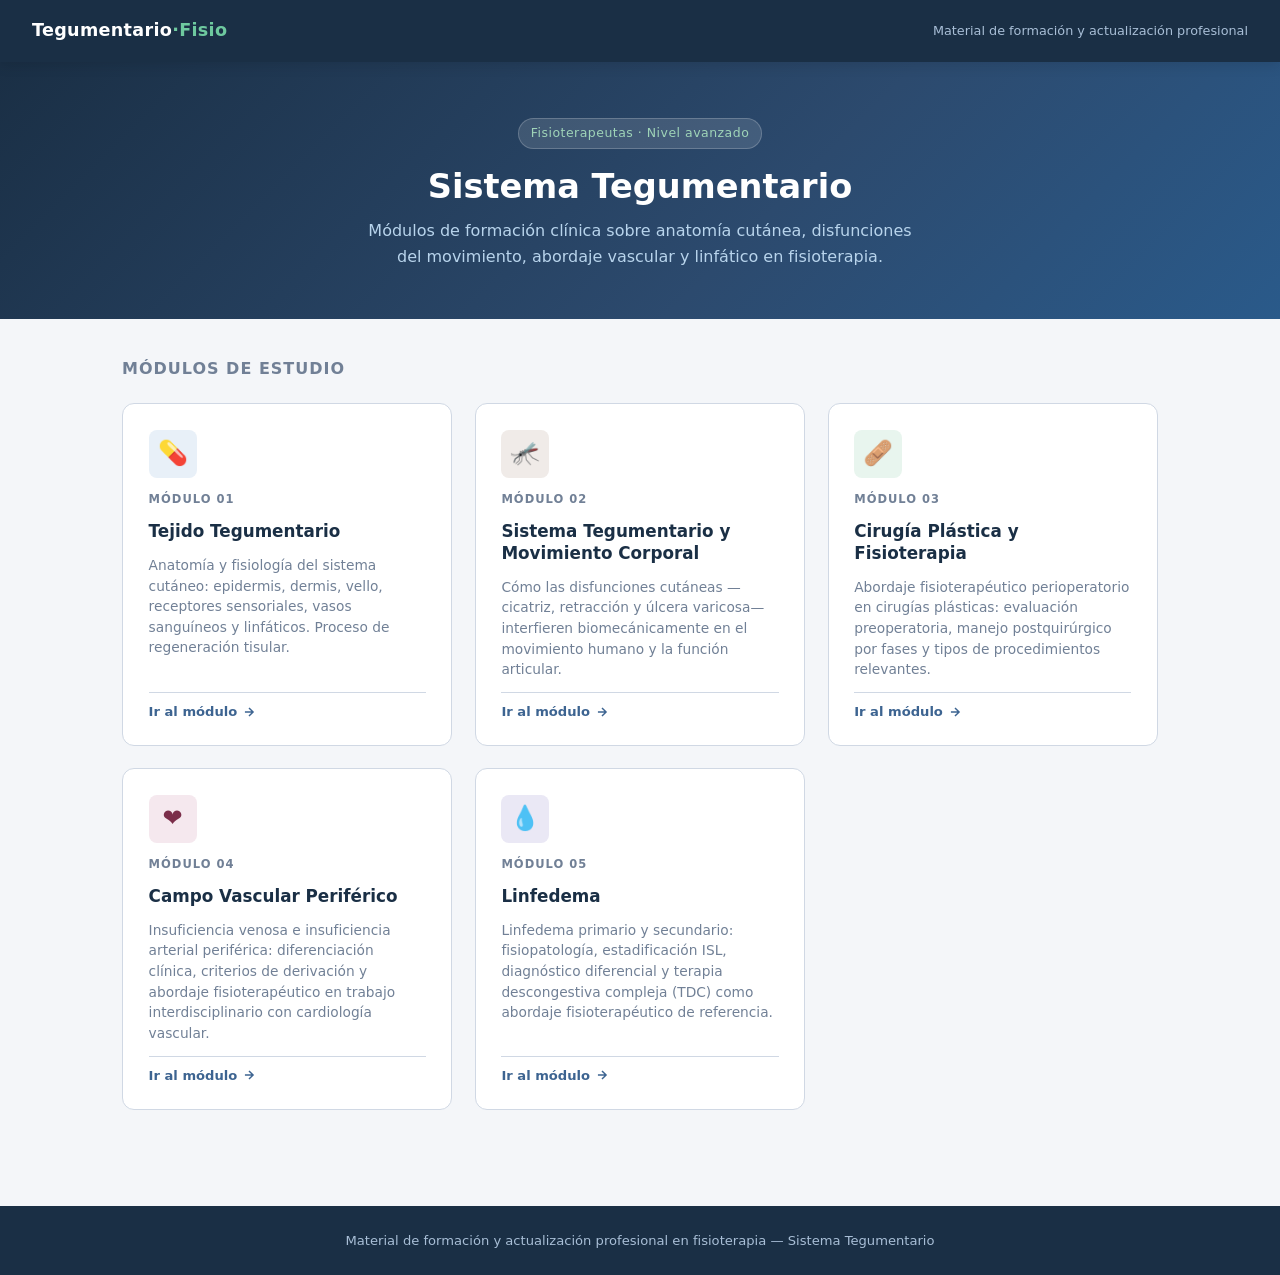
==== index.html @ 2f4b8d7b "Add files via upload" ====
<!DOCTYPE html>
<html lang="es">
<head>
  <meta charset="UTF-8">
  <meta name="viewport" content="width=device-width, initial-scale=1.0">
  <title>Sistema Tegumentario — Formación Fisioterapéutica</title>
  <link rel="stylesheet" href="css/styles.css">
  <style>
    .site-header { justify-content: space-between; }
    .footer-info {
      background: var(--color-primary-dark);
      color: #a8bed6;
      text-align: center;
      padding: 1.5rem 2rem;
      font-size: 0.82rem;
      margin-top: 2rem;
    }
  </style>
</head>
<body>

  <header class="site-header">
    <div class="logo">Tegumentario<span>·Fisiо</span></div>
    <div style="font-size:0.8rem;color:#a8bed6;">Material de formación y actualización profesional</div>
  </header>

  <section class="home-hero">
    <div class="badge">Fisioterapeutas · Nivel avanzado</div>
    <h1>Sistema Tegumentario</h1>
    <p>Módulos de formación clínica sobre anatomía cutánea, disfunciones del movimiento, abordaje vascular y linfático en fisioterapia.</p>
  </section>

  <main class="modules-section">
    <h2>Módulos de estudio</h2>
    <div class="modules-grid">

      <a href="modulos/01-tejido-tegumentario.html" class="module-card mod-1">
        <div class="card-icon">&#128138;</div>
        <div class="card-num">Módulo 01</div>
        <h3>Tejido Tegumentario</h3>
        <p>Anatomía y fisiología del sistema cutáneo: epidermis, dermis, vello, receptores sensoriales, vasos sanguíneos y linfáticos. Proceso de regeneración tisular.</p>
        <div class="card-arrow">
          <span>Ir al módulo</span>
          <svg width="14" height="14" viewBox="0 0 24 24" fill="none" stroke="currentColor" stroke-width="2.5"><path d="M5 12h14M12 5l7 7-7 7"/></svg>
        </div>
      </a>

      <a href="modulos/02-movimiento-corporal.html" class="module-card mod-2">
        <div class="card-icon">&#129439;</div>
        <div class="card-num">Módulo 02</div>
        <h3>Sistema Tegumentario y Movimiento Corporal</h3>
        <p>Cómo las disfunciones cutáneas —cicatriz, retracción y úlcera varicosa— interfieren biomecánicamente en el movimiento humano y la función articular.</p>
        <div class="card-arrow">
          <span>Ir al módulo</span>
          <svg width="14" height="14" viewBox="0 0 24 24" fill="none" stroke="currentColor" stroke-width="2.5"><path d="M5 12h14M12 5l7 7-7 7"/></svg>
        </div>
      </a>

      <a href="modulos/03-cirugia-plastica.html" class="module-card mod-3">
        <div class="card-icon">&#129657;</div>
        <div class="card-num">Módulo 03</div>
        <h3>Cirugía Plástica y Fisioterapia</h3>
        <p>Abordaje fisioterapéutico perioperatorio en cirugías plásticas: evaluación preoperatoria, manejo postquirúrgico por fases y tipos de procedimientos relevantes.</p>
        <div class="card-arrow">
          <span>Ir al módulo</span>
          <svg width="14" height="14" viewBox="0 0 24 24" fill="none" stroke="currentColor" stroke-width="2.5"><path d="M5 12h14M12 5l7 7-7 7"/></svg>
        </div>
      </a>

      <a href="modulos/04-campo-vascular.html" class="module-card mod-4">
        <div class="card-icon">&#10084;&#65039;</div>
        <div class="card-num">Módulo 04</div>
        <h3>Campo Vascular Periférico</h3>
        <p>Insuficiencia venosa e insuficiencia arterial periférica: diferenciación clínica, criterios de derivación y abordaje fisioterapéutico en trabajo interdisciplinario con cardiología vascular.</p>
        <div class="card-arrow">
          <span>Ir al módulo</span>
          <svg width="14" height="14" viewBox="0 0 24 24" fill="none" stroke="currentColor" stroke-width="2.5"><path d="M5 12h14M12 5l7 7-7 7"/></svg>
        </div>
      </a>

      <a href="modulos/05-linfedema.html" class="module-card mod-5">
        <div class="card-icon">&#128167;</div>
        <div class="card-num">Módulo 05</div>
        <h3>Linfedema</h3>
        <p>Linfedema primario y secundario: fisiopatología, estadificación ISL, diagnóstico diferencial y terapia descongestiva compleja (TDC) como abordaje fisioterapéutico de referencia.</p>
        <div class="card-arrow">
          <span>Ir al módulo</span>
          <svg width="14" height="14" viewBox="0 0 24 24" fill="none" stroke="currentColor" stroke-width="2.5"><path d="M5 12h14M12 5l7 7-7 7"/></svg>
        </div>
      </a>

    </div>
  </main>

  <footer class="footer-info">
    Material de formación y actualización profesional en fisioterapia &mdash; Sistema Tegumentario
  </footer>

</body>
</html>
---- css/styles.css ----
/* ===== Variables ===== */
:root {
  --color-primary: #2c4a6e;
  --color-primary-dark: #1a2f45;
  --color-primary-light: #3d6491;
  --color-accent: #2e8b57;
  --color-accent-light: #3aaa6b;
  --color-bg: #f4f6f9;
  --color-surface: #ffffff;
  --color-surface-alt: #eef1f6;
  --color-border: #d0d8e4;
  --color-text: #1e2a38;
  --color-text-secondary: #4a5568;
  --color-text-muted: #718096;
  --color-success: #2e8b57;
  --color-warning: #b7791f;
  --color-danger: #c53030;

  --font-sans: 'Segoe UI', system-ui, -apple-system, sans-serif;
  --radius-sm: 4px;
  --radius-md: 8px;
  --radius-lg: 12px;
  --shadow-sm: 0 1px 3px rgba(0,0,0,0.08);
  --shadow-md: 0 4px 12px rgba(0,0,0,0.10);
  --shadow-lg: 0 8px 24px rgba(0,0,0,0.12);
  --max-content: 860px;
  --transition: 0.2s ease;
}

/* ===== Reset & Base ===== */
*, *::before, *::after { box-sizing: border-box; margin: 0; padding: 0; }

html { scroll-behavior: smooth; }

body {
  font-family: var(--font-sans);
  background: var(--color-bg);
  color: var(--color-text);
  line-height: 1.65;
  font-size: 15px;
}

a { color: var(--color-primary-light); text-decoration: none; }
a:hover { text-decoration: underline; }

h1, h2, h3, h4 { line-height: 1.3; font-weight: 600; color: var(--color-primary-dark); }
h1 { font-size: 1.9rem; }
h2 { font-size: 1.45rem; margin-bottom: 0.6rem; }
h3 { font-size: 1.15rem; margin-bottom: 0.4rem; color: var(--color-primary); }
h4 { font-size: 1rem; color: var(--color-text); }

p { margin-bottom: 0.85rem; color: var(--color-text-secondary); }
p:last-child { margin-bottom: 0; }

ul, ol { padding-left: 1.4rem; margin-bottom: 0.85rem; color: var(--color-text-secondary); }
li { margin-bottom: 0.3rem; }

strong { color: var(--color-text); font-weight: 600; }

/* ===== Header / Barra superior ===== */
.site-header {
  background: var(--color-primary-dark);
  color: #fff;
  padding: 0 2rem;
  height: 62px;
  display: flex;
  align-items: center;
  gap: 1.5rem;
  position: sticky;
  top: 0;
  z-index: 100;
  box-shadow: var(--shadow-md);
}

.site-header .logo {
  font-size: 1.1rem;
  font-weight: 700;
  letter-spacing: 0.3px;
  color: #fff;
  white-space: nowrap;
}

.site-header .logo span {
  color: #6ec99f;
}

.breadcrumb {
  display: flex;
  align-items: center;
  gap: 0.5rem;
  font-size: 0.85rem;
  color: #a8bed6;
  flex: 1;
}

.breadcrumb a {
  color: #a8bed6;
  transition: color var(--transition);
}

.breadcrumb a:hover { color: #fff; text-decoration: none; }

.breadcrumb .sep { opacity: 0.5; }
.breadcrumb .current { color: #d8e6f3; font-weight: 500; }

.btn-back {
  background: rgba(255,255,255,0.1);
  color: #d8e6f3;
  border: 1px solid rgba(255,255,255,0.2);
  padding: 0.35rem 0.9rem;
  border-radius: var(--radius-sm);
  font-size: 0.82rem;
  cursor: pointer;
  transition: background var(--transition);
  text-decoration: none;
  display: inline-flex;
  align-items: center;
  gap: 0.35rem;
}

.btn-back:hover {
  background: rgba(255,255,255,0.18);
  color: #fff;
  text-decoration: none;
}

/* ===== Hero del menú principal ===== */
.home-hero {
  background: linear-gradient(135deg, var(--color-primary-dark) 0%, var(--color-primary) 60%, #2a5a8a 100%);
  color: #fff;
  padding: 3.5rem 2rem 3rem;
  text-align: center;
}

.home-hero h1 { color: #fff; font-size: 2.1rem; margin-bottom: 0.6rem; }
.home-hero p { color: #b8d4ec; font-size: 1rem; max-width: 560px; margin: 0 auto; }
.home-hero .badge {
  display: inline-block;
  background: rgba(255,255,255,0.12);
  border: 1px solid rgba(255,255,255,0.2);
  padding: 0.25rem 0.75rem;
  border-radius: 20px;
  font-size: 0.78rem;
  color: #9fd4b8;
  margin-bottom: 1rem;
  letter-spacing: 0.5px;
}

/* ===== Grid de módulos ===== */
.modules-section {
  max-width: 1100px;
  margin: 0 auto;
  padding: 2.5rem 2rem 4rem;
}

.modules-section > h2 {
  font-size: 1rem;
  text-transform: uppercase;
  letter-spacing: 1px;
  color: var(--color-text-muted);
  font-weight: 600;
  margin-bottom: 1.5rem;
}

.modules-grid {
  display: grid;
  grid-template-columns: repeat(auto-fill, minmax(300px, 1fr));
  gap: 1.4rem;
}

.module-card {
  background: var(--color-surface);
  border: 1px solid var(--color-border);
  border-radius: var(--radius-lg);
  padding: 1.6rem 1.6rem 1.4rem;
  cursor: pointer;
  transition: transform var(--transition), box-shadow var(--transition), border-color var(--transition);
  display: flex;
  flex-direction: column;
  gap: 0.75rem;
  text-decoration: none;
  color: inherit;
}

.module-card:hover {
  transform: translateY(-3px);
  box-shadow: var(--shadow-lg);
  border-color: var(--color-primary-light);
  text-decoration: none;
}

.module-card .card-icon {
  width: 48px;
  height: 48px;
  border-radius: var(--radius-md);
  display: flex;
  align-items: center;
  justify-content: center;
  font-size: 1.5rem;
}

.module-card .card-num {
  font-size: 0.72rem;
  font-weight: 700;
  text-transform: uppercase;
  letter-spacing: 1px;
  color: var(--color-text-muted);
}

.module-card h3 {
  font-size: 1.05rem;
  color: var(--color-primary-dark);
  margin-bottom: 0;
}

.module-card p {
  font-size: 0.86rem;
  color: var(--color-text-muted);
  margin-bottom: 0;
  line-height: 1.5;
}

.module-card .card-arrow {
  margin-top: auto;
  display: flex;
  align-items: center;
  gap: 0.3rem;
  font-size: 0.82rem;
  font-weight: 600;
  color: var(--color-primary-light);
  padding-top: 0.5rem;
  border-top: 1px solid var(--color-border);
}

/* Colores por módulo */
.mod-1 .card-icon { background: #e8f0f8; color: #2c4a6e; }
.mod-2 .card-icon { background: #f0ebe8; color: #7b4f2e; }
.mod-3 .card-icon { background: #e8f5ee; color: #2e6b47; }
.mod-4 .card-icon { background: #f5e8ee; color: #7b2e4a; }
.mod-5 .card-icon { background: #eae8f5; color: #3d2e7b; }

/* ===== Layout de módulo ===== */
.module-layout {
  max-width: var(--max-content);
  margin: 0 auto;
  padding: 2rem 1.5rem 4rem;
}

.module-header {
  margin-bottom: 2rem;
  padding-bottom: 1.2rem;
  border-bottom: 2px solid var(--color-border);
}

.module-header .module-badge {
  display: inline-block;
  font-size: 0.72rem;
  font-weight: 700;
  text-transform: uppercase;
  letter-spacing: 1px;
  padding: 0.2rem 0.6rem;
  border-radius: 20px;
  margin-bottom: 0.5rem;
}

.module-header h1 { margin-bottom: 0.3rem; }
.module-header .module-desc {
  font-size: 0.92rem;
  color: var(--color-text-muted);
  margin-bottom: 0;
}

/* Badge colors por módulo */
.badge-1 { background: #e8f0f8; color: #2c4a6e; }
.badge-2 { background: #f0ebe8; color: #7b4f2e; }
.badge-3 { background: #e8f5ee; color: #2e6b47; }
.badge-4 { background: #f5e8ee; color: #7b2e4a; }
.badge-5 { background: #eae8f5; color: #3d2e7b; }

/* ===== Tabs ===== */
.tabs-container { margin-bottom: 2rem; }

.tabs-nav {
  display: flex;
  gap: 0;
  border-bottom: 2px solid var(--color-border);
  overflow-x: auto;
  scrollbar-width: none;
}

.tabs-nav::-webkit-scrollbar { display: none; }

.tab-btn {
  padding: 0.65rem 1.1rem;
  font-size: 0.87rem;
  font-weight: 500;
  color: var(--color-text-muted);
  background: none;
  border: none;
  border-bottom: 2px solid transparent;
  margin-bottom: -2px;
  cursor: pointer;
  white-space: nowrap;
  transition: color var(--transition), border-color var(--transition);
}

.tab-btn:hover { color: var(--color-primary); }

.tab-btn.active {
  color: var(--color-primary);
  border-bottom-color: var(--color-primary);
  font-weight: 600;
}

.tab-panel { display: none; padding-top: 1.5rem; }
.tab-panel.active { display: block; }

/* ===== Tarjeta de contenido ===== */
.content-card {
  background: var(--color-surface);
  border: 1px solid var(--color-border);
  border-radius: var(--radius-md);
  padding: 1.5rem;
  margin-bottom: 1.2rem;
  box-shadow: var(--shadow-sm);
}

.content-card + .content-card { margin-top: 0; }

.info-block {
  background: var(--color-surface-alt);
  border-left: 3px solid var(--color-primary);
  border-radius: 0 var(--radius-sm) var(--radius-sm) 0;
  padding: 0.9rem 1.1rem;
  margin-bottom: 1rem;
}

.info-block.accent { border-left-color: var(--color-accent); }
.info-block.warning { border-left-color: var(--color-warning); }
.info-block.danger { border-left-color: var(--color-danger); }

.info-block h4 {
  font-size: 0.8rem;
  text-transform: uppercase;
  letter-spacing: 0.8px;
  color: var(--color-primary);
  margin-bottom: 0.4rem;
}

.info-block.accent h4 { color: var(--color-accent); }
.info-block.warning h4 { color: var(--color-warning); }
.info-block.danger h4 { color: var(--color-danger); }

.info-block p { margin-bottom: 0; font-size: 0.9rem; }

/* ===== Tabla clínica ===== */
.clinical-table {
  width: 100%;
  border-collapse: collapse;
  font-size: 0.88rem;
  margin-bottom: 1rem;
}

.clinical-table th {
  background: var(--color-primary-dark);
  color: #fff;
  padding: 0.6rem 0.9rem;
  text-align: left;
  font-weight: 600;
  font-size: 0.82rem;
}

.clinical-table td {
  padding: 0.55rem 0.9rem;
  border-bottom: 1px solid var(--color-border);
  vertical-align: top;
  color: var(--color-text-secondary);
}

.clinical-table tr:nth-child(even) td { background: var(--color-surface-alt); }
.clinical-table tr:hover td { background: #e8f0f8; }

/* Tabla diferencial con hover por columna */
.diff-table { position: relative; }
.diff-table th:nth-child(2):hover ~ tbody tr td:nth-child(2),
.diff-table tbody tr:hover td { background: #e8f0f8; }

.diff-table th { cursor: default; }
.diff-table .col-venoso { border-top: 3px solid #3b82f6; }
.diff-table .col-arterial { border-top: 3px solid #ef4444; }

/* Highlight de columna en tabla diferencial via JS */
.diff-table td.highlight-v,
.diff-table th.highlight-v { background: #dbeafe !important; }
.diff-table td.highlight-a,
.diff-table th.highlight-a { background: #fee2e2 !important; }

/* ===== SVG Interactivo — Capas de piel ===== */
.skin-diagram-wrapper {
  display: grid;
  grid-template-columns: 1fr 1fr;
  gap: 1.5rem;
  align-items: start;
  margin-bottom: 1.5rem;
}

@media (max-width: 680px) {
  .skin-diagram-wrapper { grid-template-columns: 1fr; }
}

.skin-svg-container {
  background: var(--color-surface);
  border: 1px solid var(--color-border);
  border-radius: var(--radius-md);
  padding: 1rem;
  box-shadow: var(--shadow-sm);
}

.skin-svg-container svg { width: 100%; height: auto; display: block; }

.skin-layer {
  cursor: pointer;
  transition: opacity 0.2s;
}

.skin-layer:hover { opacity: 0.82; }
.skin-layer.selected-layer { stroke-width: 2; stroke: var(--color-primary); }

.layer-label {
  font-family: var(--font-sans);
  font-size: 11px;
  fill: var(--color-text);
  pointer-events: none;
}

.skin-info-panel {
  background: var(--color-surface);
  border: 1px solid var(--color-border);
  border-radius: var(--radius-md);
  padding: 1.2rem;
  box-shadow: var(--shadow-sm);
  min-height: 200px;
}

.skin-info-panel h3 { font-size: 1rem; margin-bottom: 0.6rem; color: var(--color-primary); }
.skin-info-panel .hint {
  color: var(--color-text-muted);
  font-size: 0.88rem;
  font-style: italic;
  display: flex;
  align-items: center;
  gap: 0.4rem;
  height: 100%;
  padding-top: 2rem;
}

/* ===== Tabla expandible ===== */
.expandable-table { width: 100%; border-collapse: collapse; font-size: 0.88rem; }

.expandable-table .row-trigger {
  cursor: pointer;
  user-select: none;
}

.expandable-table .row-trigger td {
  padding: 0.7rem 0.9rem;
  border-bottom: 1px solid var(--color-border);
  font-weight: 600;
  color: var(--color-primary-dark);
  background: var(--color-surface-alt);
  transition: background var(--transition);
}

.expandable-table .row-trigger:hover td { background: #dce8f5; }

.expandable-table .row-trigger td:first-child {
  display: flex;
  align-items: center;
  gap: 0.5rem;
}

.expand-icon {
  display: inline-block;
  width: 18px;
  height: 18px;
  background: var(--color-primary);
  color: #fff;
  border-radius: 50%;
  font-size: 12px;
  line-height: 18px;
  text-align: center;
  transition: transform var(--transition);
  flex-shrink: 0;
}

.row-trigger.open .expand-icon { transform: rotate(45deg); }

.expandable-table .row-detail td {
  padding: 0.8rem 0.9rem 0.8rem 2.2rem;
  background: var(--color-surface);
  border-bottom: 2px solid var(--color-primary-light);
  font-size: 0.86rem;
  color: var(--color-text-secondary);
}

.expandable-table .row-detail { display: none; }
.expandable-table .row-detail.open { display: table-row; }

.detail-grid {
  display: grid;
  grid-template-columns: repeat(2, 1fr);
  gap: 0.75rem;
}

.detail-item h4 {
  font-size: 0.76rem;
  text-transform: uppercase;
  letter-spacing: 0.6px;
  color: var(--color-primary);
  margin-bottom: 0.2rem;
}

.detail-item p { font-size: 0.86rem; margin-bottom: 0; }

/* ===== Timeline ===== */
.timeline { position: relative; padding-left: 2rem; margin-bottom: 1.5rem; }

.timeline::before {
  content: '';
  position: absolute;
  left: 9px;
  top: 0;
  bottom: 0;
  width: 2px;
  background: var(--color-border);
}

.timeline-item {
  position: relative;
  margin-bottom: 0.5rem;
}

.timeline-trigger {
  display: flex;
  align-items: center;
  gap: 0.75rem;
  padding: 0.65rem 0.9rem;
  background: var(--color-surface);
  border: 1px solid var(--color-border);
  border-radius: var(--radius-md);
  cursor: pointer;
  transition: border-color var(--transition), box-shadow var(--transition);
  width: 100%;
  text-align: left;
  margin-left: -2rem;
  padding-left: 2.8rem;
}

.timeline-trigger:hover {
  border-color: var(--color-primary-light);
  box-shadow: var(--shadow-sm);
}

.timeline-trigger.active {
  border-color: var(--color-primary);
  background: #f0f5fb;
}

.timeline-dot {
  position: absolute;
  left: -2rem;
  top: 50%;
  transform: translateY(-50%);
  width: 20px;
  height: 20px;
  border-radius: 50%;
  background: var(--color-primary);
  border: 3px solid var(--color-bg);
  box-shadow: 0 0 0 2px var(--color-primary);
  flex-shrink: 0;
}

.timeline-trigger.active .timeline-dot { background: var(--color-accent); box-shadow: 0 0 0 2px var(--color-accent); }

.timeline-label {
  font-weight: 600;
  font-size: 0.9rem;
  color: var(--color-primary-dark);
  flex: 1;
}

.timeline-sublabel {
  font-size: 0.78rem;
  color: var(--color-text-muted);
}

.timeline-content {
  display: none;
  padding: 1rem 1rem 1rem 0.9rem;
  background: var(--color-surface-alt);
  border: 1px solid var(--color-border);
  border-top: none;
  border-radius: 0 0 var(--radius-md) var(--radius-md);
  margin-left: 0;
  margin-bottom: 0.5rem;
  font-size: 0.88rem;
  color: var(--color-text-secondary);
}

.timeline-content.active { display: block; }
.timeline-content ul { margin-bottom: 0; }

/* ===== Selector de estadios ===== */
.stages-selector { margin-bottom: 1.5rem; }

.stages-nav {
  display: flex;
  gap: 0.5rem;
  flex-wrap: wrap;
  margin-bottom: 1rem;
}

.stage-btn {
  padding: 0.45rem 1rem;
  border: 2px solid var(--color-border);
  border-radius: 20px;
  background: var(--color-surface);
  font-size: 0.85rem;
  font-weight: 600;
  color: var(--color-text-muted);
  cursor: pointer;
  transition: all var(--transition);
}

.stage-btn:hover { border-color: var(--color-primary-light); color: var(--color-primary); }

.stage-btn.active {
  background: var(--color-primary);
  border-color: var(--color-primary);
  color: #fff;
}

.stage-btn.stage-0 { }
.stage-btn.stage-0.active { background: #6b7280; border-color: #6b7280; }
.stage-btn.stage-1.active { background: #3b82f6; border-color: #3b82f6; }
.stage-btn.stage-2.active { background: #f59e0b; border-color: #f59e0b; }
.stage-btn.stage-3.active { background: #ef4444; border-color: #ef4444; }

.stage-panel { display: none; }
.stage-panel.active { display: block; }

.stage-card {
  background: var(--color-surface);
  border: 1px solid var(--color-border);
  border-radius: var(--radius-md);
  padding: 1.2rem 1.4rem;
  box-shadow: var(--shadow-sm);
}

.stage-card .stage-title {
  display: flex;
  align-items: center;
  gap: 0.7rem;
  margin-bottom: 0.8rem;
}

.stage-indicator {
  width: 36px;
  height: 36px;
  border-radius: 50%;
  display: flex;
  align-items: center;
  justify-content: center;
  font-weight: 700;
  font-size: 1rem;
  color: #fff;
  flex-shrink: 0;
}

.ind-0 { background: #6b7280; }
.ind-1 { background: #3b82f6; }
.ind-2 { background: #f59e0b; }
.ind-3 { background: #ef4444; }

/* ===== Etiquetas / pills ===== */
.tag {
  display: inline-block;
  padding: 0.15rem 0.5rem;
  border-radius: 20px;
  font-size: 0.75rem;
  font-weight: 600;
  margin-right: 0.3rem;
  margin-bottom: 0.2rem;
}

.tag-blue { background: #dbeafe; color: #1d4ed8; }
.tag-green { background: #d1fae5; color: #065f46; }
.tag-red { background: #fee2e2; color: #991b1b; }
.tag-orange { background: #ffedd5; color: #9a3412; }
.tag-purple { background: #ede9fe; color: #5b21b6; }
.tag-gray { background: #f3f4f6; color: #374151; }

/* ===== Dos columnas ===== */
.two-col {
  display: grid;
  grid-template-columns: 1fr 1fr;
  gap: 1.2rem;
  margin-bottom: 1rem;
}

@media (max-width: 600px) {
  .two-col { grid-template-columns: 1fr; }
}

/* ===== Footer del módulo ===== */
.module-footer {
  margin-top: 3rem;
  padding-top: 1.5rem;
  border-top: 1px solid var(--color-border);
  display: flex;
  justify-content: space-between;
  align-items: center;
  flex-wrap: gap;
  gap: 1rem;
}

.module-footer .nav-links { display: flex; gap: 0.8rem; }

.btn-nav {
  display: inline-flex;
  align-items: center;
  gap: 0.4rem;
  padding: 0.5rem 1.1rem;
  border-radius: var(--radius-sm);
  font-size: 0.85rem;
  font-weight: 600;
  text-decoration: none;
  transition: background var(--transition);
  border: 1px solid var(--color-border);
  background: var(--color-surface);
  color: var(--color-primary);
}

.btn-nav:hover { background: var(--color-surface-alt); text-decoration: none; }
.btn-nav.primary { background: var(--color-primary); color: #fff; border-color: var(--color-primary); }
.btn-nav.primary:hover { background: var(--color-primary-light); }

/* ===== Responsive ===== */
@media (max-width: 768px) {
  .home-hero h1 { font-size: 1.6rem; }
  .modules-grid { grid-template-columns: 1fr; }
  .module-layout { padding: 1.5rem 1rem 3rem; }
  .site-header { padding: 0 1rem; }
  .skin-diagram-wrapper { grid-template-columns: 1fr; }
  .detail-grid { grid-template-columns: 1fr; }
}

/* ===== Scrollbar sutil ===== */
::-webkit-scrollbar { width: 6px; height: 6px; }
::-webkit-scrollbar-track { background: transparent; }
::-webkit-scrollbar-thumb { background: var(--color-border); border-radius: 3px; }
::-webkit-scrollbar-thumb:hover { background: #aab4c4; }
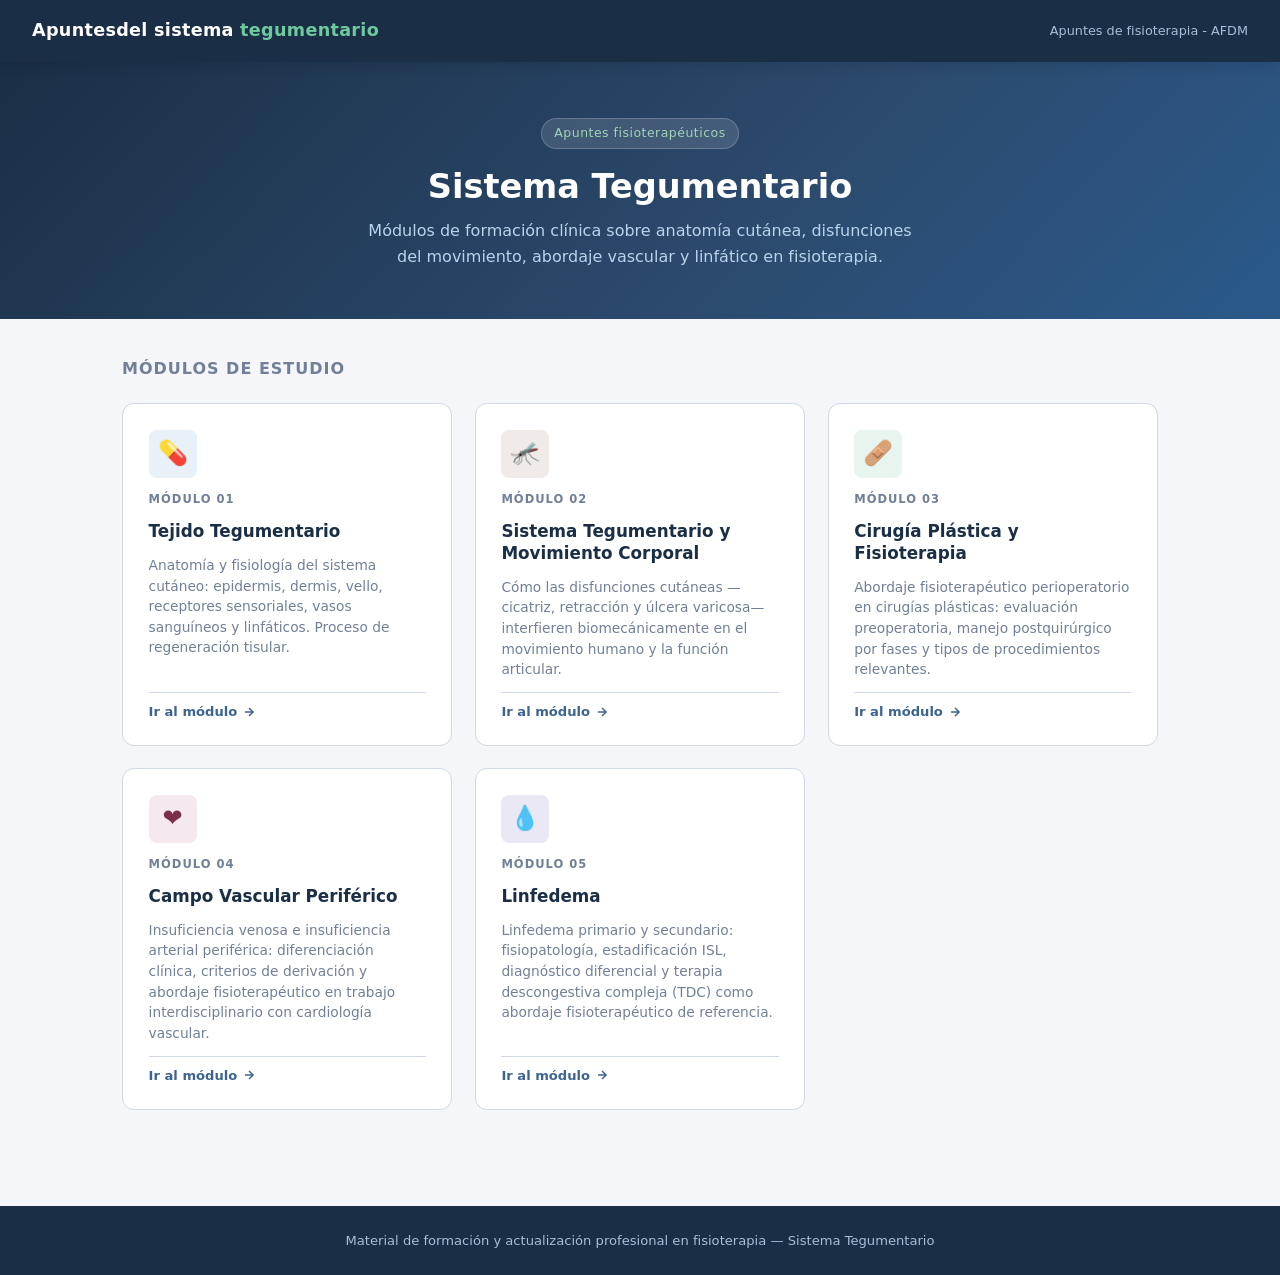
==== commit 68af6ba2: "Update index.html" ====
--- a/index.html
+++ b/index.html
@@ -20,12 +20,12 @@
 <body>
 
   <header class="site-header">
-    <div class="logo">Tegumentario<span>·Fisiо</span></div>
-    <div style="font-size:0.8rem;color:#a8bed6;">Material de formación y actualización profesional</div>
+    <div class="logo">Apuntesdel sistema<span> tegumentario</span></div>
+    <div style="font-size:0.8rem;color:#a8bed6;">Apuntes de fisioterapia - AFDM</div>
   </header>
 
   <section class="home-hero">
-    <div class="badge">Fisioterapeutas · Nivel avanzado</div>
+    <div class="badge">Apuntes fisioterapéuticos</div>
     <h1>Sistema Tegumentario</h1>
     <p>Módulos de formación clínica sobre anatomía cutánea, disfunciones del movimiento, abordaje vascular y linfático en fisioterapia.</p>
   </section>
